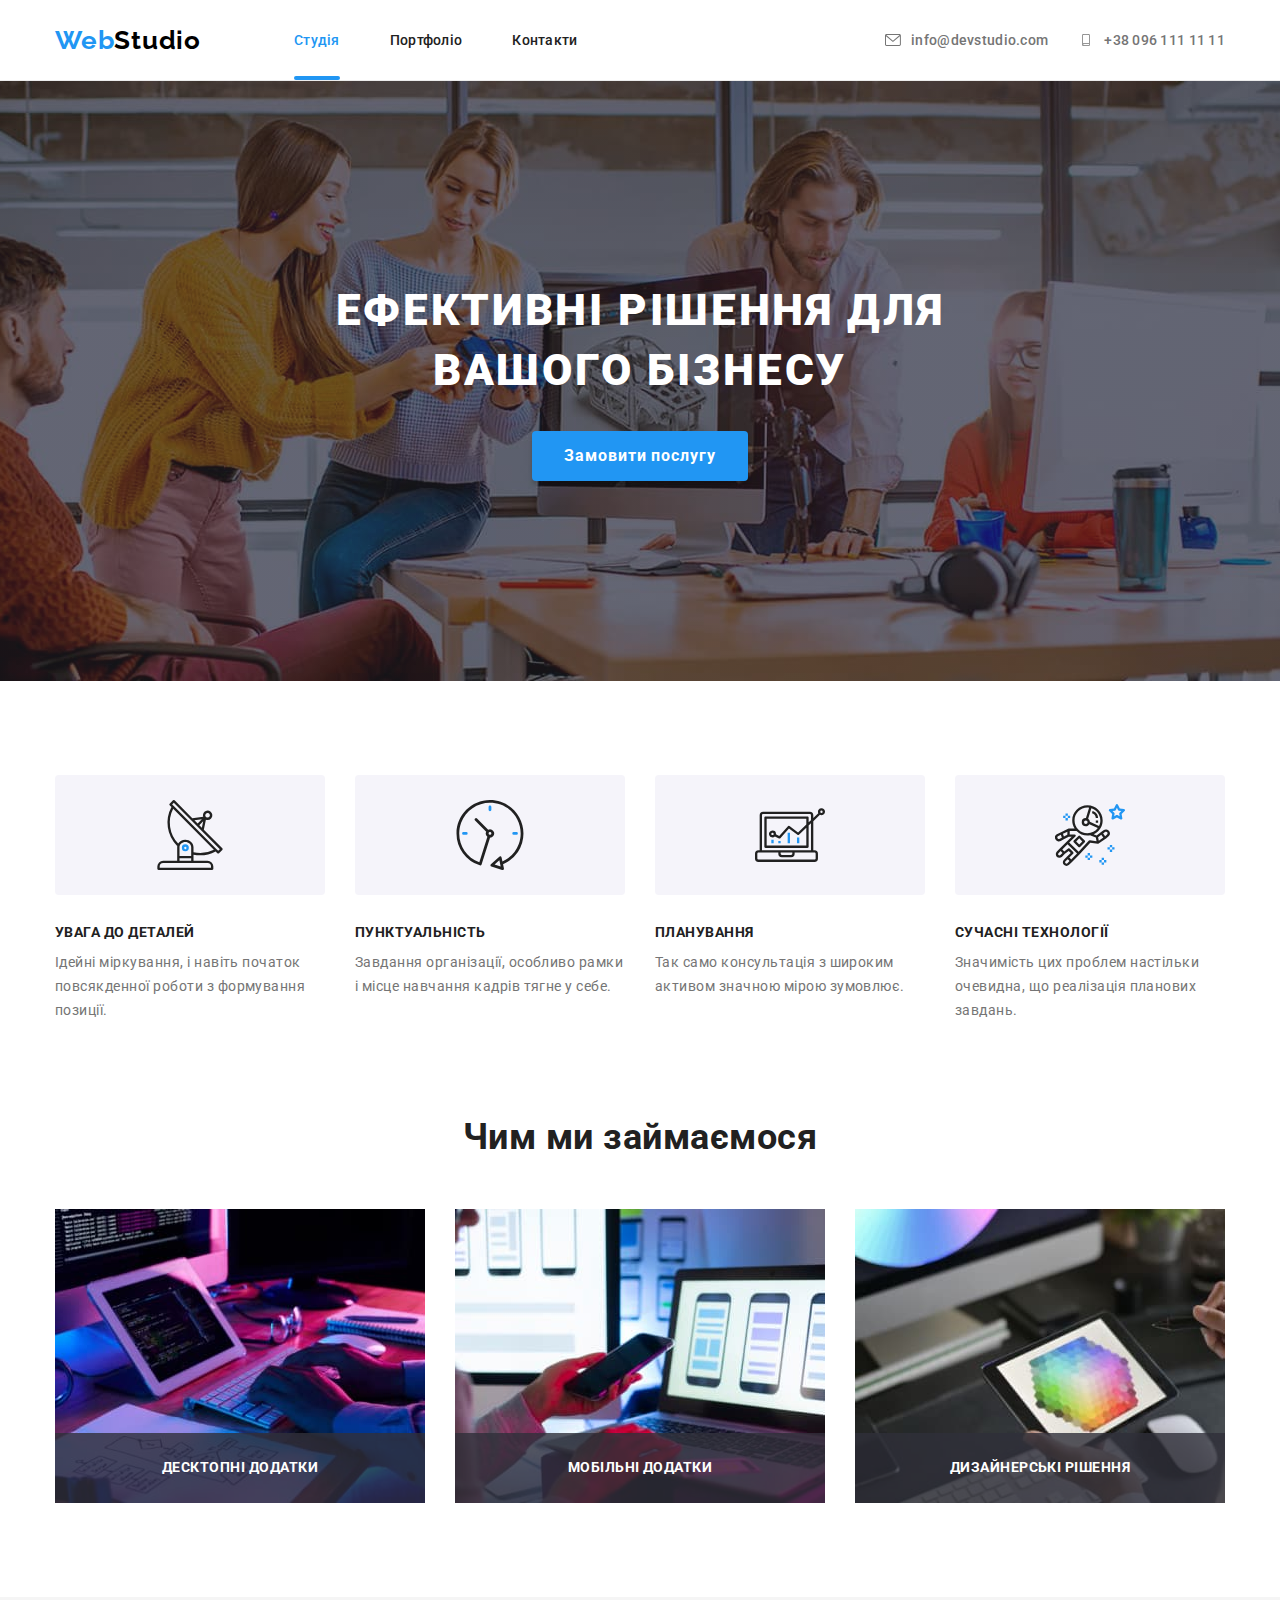
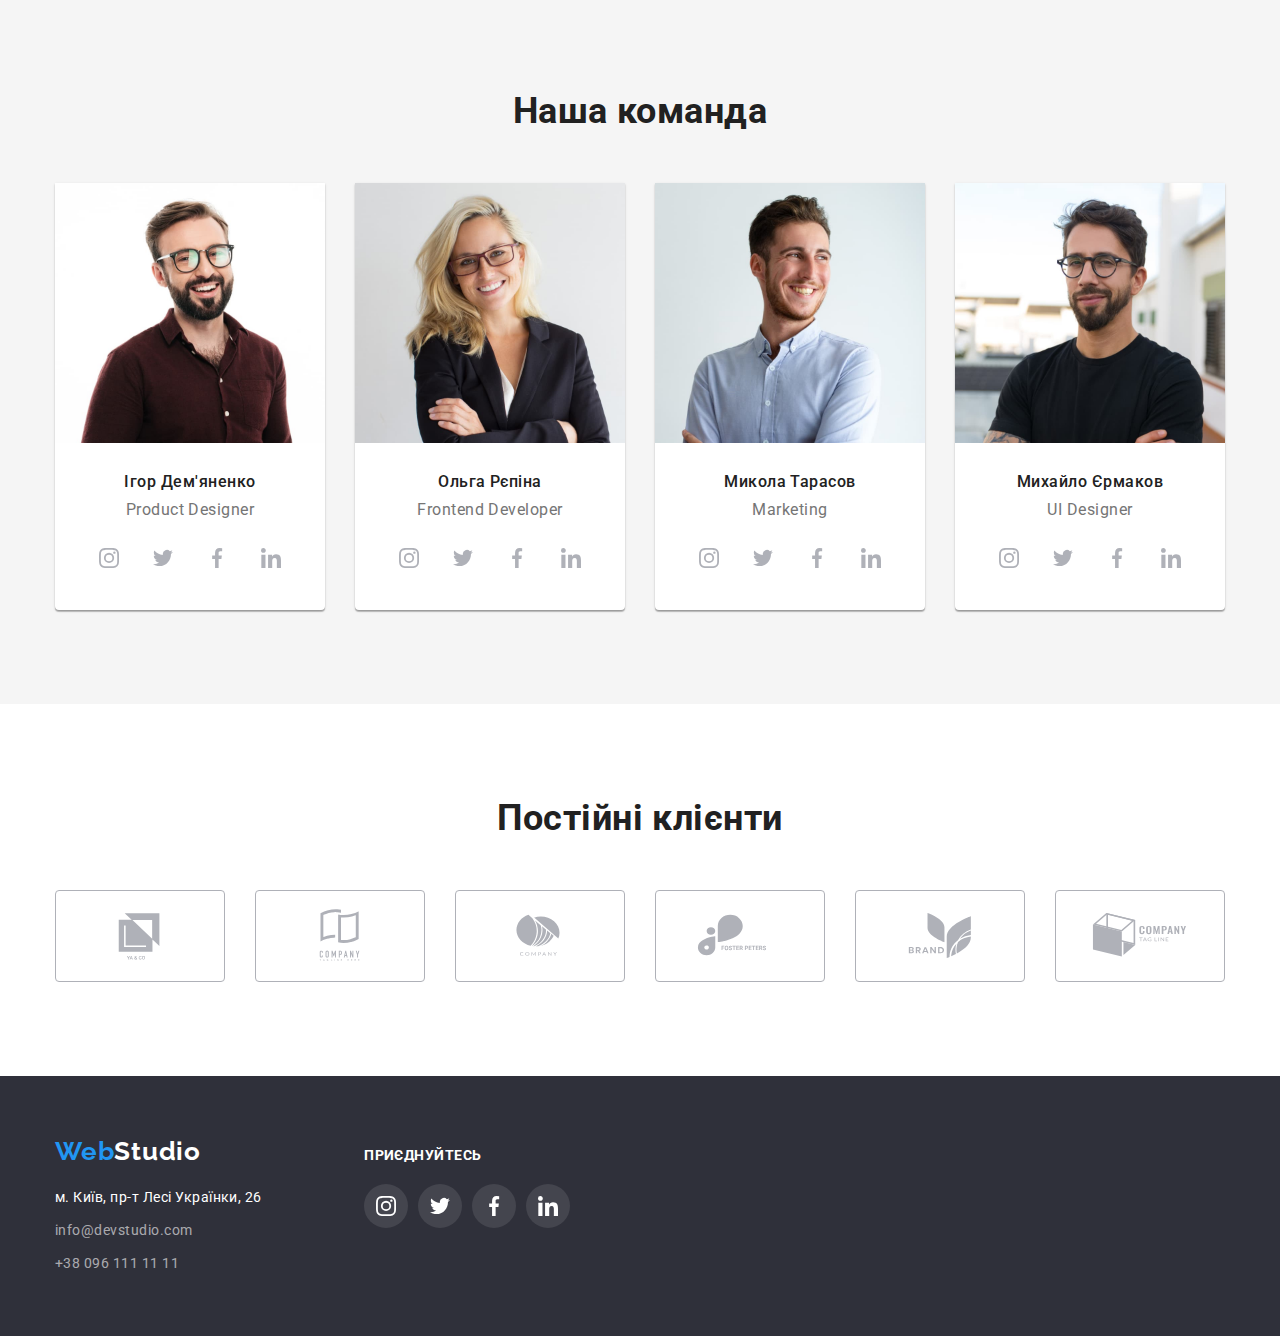
==== index.html @ 2c23c7a3 "Копіює файли попередньої роботи" ====
<!DOCTYPE html>
<html lang="uk-ua">
<head>
    <meta charset="UTF-8">
    <meta http-equiv="X-UA-Compatible" content="IE=edge">
    <meta name="viewport" content="width=device-width, initial-scale=1.0">
    <title>Студія</title>
    <!-- Підключаємо стилі -->
    <link rel="stylesheet" href="https://fonts.googleapis.com/css2?family=Raleway:wght@700&family=Roboto:wght@400;500;700;900&display=swap">
    <link rel="stylesheet" href="https://cdnjs.cloudflare.com/ajax/libs/modern-normalize/1.1.0/modern-normalize.min.css">
    <link rel="stylesheet" href="./css/styles.css">
</head>
<body>
   
<header class="headernav">
  <div class="container main-nav">
    <nav class="nav">
    <!-- Верхня лінія -->
    <!-- Лого -->
    <a href="./index.html" class="logo"><span>Web</span>Studio</a>
    <!-- Меню -->
    <ul class="nav">
      <li class="item"><a href="./index.html" class="site-nav--active">Студія</a></li>
      <li class="item"><a href="./portfolio.html" class="site-nav">Портфоліо</a></li>
      <li class="item"><a href="" class="site-nav">Контакти</a></li>
    </ul>
    </nav>
    <!-- Контакти -->
    <ul class="nav auth">
      <li class="item-contact">
        <a class="contact-nav" href="mailto:info@devstudio.com"><svg class="contact-icon" width="16" height="12">
            <use href="./images/icons.svg#envelope" ></use></svg>info@devstudio.com</a>
       </li>
        
      <li class="item-contact">
      <a class="contact-nav" href="tel:+380961111111"><svg class="contact-icon" width="16" height="12">
            <use href="./images/icons.svg#smartphone" ></use></svg>+38 096 111 11 11</a>
          </li>
    </ul>
  </div>
</header>

<main>

<!-- Шапка -->
  <section class="headerbar">
    <div class="container ">
      <h1 class="headerbar-titlle">Ефективні рішення для <br /> вашого бізнесу</h1>
      <button class="headerbar-btn" type="button" data-modal-open>Замовити послугу</button>
    </div>
  </section>

<!--Особливості--> 
  <section class="section">
    <h2 class="titlle-transparent">Особливості</h2>
    <div class="container">
      <ul class="feature">
        <!--Feature 1-->
        <li class="item icon-antena">
          <h3 class="feature-titlle">УВАГА ДО ДЕТАЛЕЙ</h3>
          <p class="feature-text">Ідейні міркування, і навіть початок повсякденної роботи з формування позиції.</p>
        </li>
        <!--Feature 2-->
        <li class="item icon-clock">
          <h3 class="feature-titlle">ПУНКТУАЛЬНІСТЬ</h3>
          <p class="feature-text">Завдання організації, особливо рамки і місце навчання кадрів тягне у себе.</p>
        </li>
        <!--Feature 3-->
        <li class="item icon-diagram">
          <h3 class="feature-titlle">ПЛАНУВАННЯ</h3>
          <p class="feature-text">Так само консультація з широким активом значною мірою зумовлює.</p>
        </li>
        <!--Feature 4-->
        <li class="item icon-astronaut">
          <h3 class="feature-titlle">СУЧАСНІ ТЕХНОЛОГІЇ</h3>
          <p class="feature-text">Значимість цих проблем настільки очевидна, що реалізація планових завдань.</p>
        </li>
      </ul>
    </div>
  </section> 

<!--Чим ми займаємося--> 
  <section class="section no-padding">
    <div class="container">
      <h2 class="h2-trend">Чим ми займаємося</h2>
      <ul class="trend">
        <!--box 1-->
        <li class="item-trend">
          <img src="./images/box-1.jpg" alt="Програмування" width="370" />
          <h3 class="groundwork">Десктопні додатки</h3>
        </li>
        <!--box 2-->
        <li class="item-trend">
          <img src="./images/box-2.jpg" alt="Розробка" width="370" />
          <h3 class="groundwork">Мобільні додатки</h3>
        </li>
        <!--box 3-->
        <li class="item-trend">
          <img src="./images/box-3.jpg" alt="Дизайн" width="370" />
          <h3 class="groundwork">Дизайнерські рішення</h3>
        </li>
      </ul>
    </div>
   </section>

<!-- Наша команда -->
<section class="section team">
  <div class="container">
    <h2 class="h2-team">Наша команда</h2>
    <!-- team -->
    <ul class="team">
      <!-- team card 1 -->
      <li class="item">
        <img src="./images/img-1.jpg" alt="Ігор Дем'яненко" width="270" />
        <div class="team-content">
          <h3 class="team-titlle">Ігор Дем'яненко</h3>
          <p lang="en" class="team-text">
            Product Designer
          </p>
          <ul class="social">
            <li>
              <a class="social-link" href="https://www.instagram.com/" target="_blank" rel="noopener noreferrer" aria-label="link to instagram">
              <svg class="social-icon" width="20" height="20"><use href="./images/icons.svg#instagram" ></use></svg>
              </a>
            </li>
            <li>
              <a class="social-link" href="https://twitter.com/" target="_blank" rel="noopener noreferrer" aria-label="link to twitter">
              <svg class="social-icon" width="20" height="20"><use href="./images/icons.svg#twitter" ></use></svg>
              </a>
            </li>
            <li>
              <a class="social-link" href="https://www.facebook.com/" target="_blank" rel="noopener noreferrer" aria-label="link to facebook">
              <svg class="social-icon" width="20" height="20"><use href="./images/icons.svg#facebook"></use></svg>
              </a>
            </li>
            <li>
              <a class="social-link" href="https://www.linkedin.com/" target="_blank" rel="noopener noreferrer" aria-label="link to linkedin">
              <svg class="social-icon" width="20" height="20"><use href="./images/icons.svg#linkedin"></use></svg>
              </a>
            </li>
          </ul>  
        </div>
      </li>
      <!-- team card 2 -->
      <li class="item">
        <img src="./images/img-2.jpg" alt="Ольга Рєпіна" width="270" />
        <div class="team-content">
          <h3 class="team-titlle">Ольга Рєпіна</h3>
          <p lang="en" class="team-text">
            Frontend Developer
          </p>
          <ul class="social">
            <li>
              <a class="social-link" href="https://www.instagram.com/" target="_blank" rel="noopener noreferrer" aria-label="link to instagram">
              <svg class="social-icon" width="20" height="20"><use href="./images/icons.svg#instagram" ></use></svg>
              </a>
            </li>
            <li>
              <a class="social-link" href="https://twitter.com/" target="_blank" rel="noopener noreferrer" aria-label="link to twitter">
              <svg class="social-icon" width="20" height="20"><use href="./images/icons.svg#twitter" ></use></svg>
              </a>
            </li>
            <li>
              <a class="social-link" href="https://www.facebook.com/" target="_blank" rel="noopener noreferrer" aria-label="link to facebook">
              <svg class="social-icon" width="20" height="20"><use href="./images/icons.svg#facebook"></use></svg>
              </a>
            </li>
            <li>
              <a class="social-link" href="https://www.linkedin.com/" target="_blank" rel="noopener noreferrer" aria-label="link to linkedin">
              <svg class="social-icon" width="20" height="20"><use href="./images/icons.svg#linkedin"></use></svg>
              </a>
            </li>
          </ul>     
        </div>
      </li>
      <!-- team card 3 -->
      <li class="item">
        <img src="./images/img-3.jpg" alt="Микола Тарасов" width="270" />
        <div class="team-content">
          <h3 class="team-titlle">Микола Тарасов</h3>
          <p lang="en" class="team-text">
            Marketing
          </p>
          <ul class="social">
            <li>
              <a class="social-link" href="https://www.instagram.com/" target="_blank" rel="noopener noreferrer" aria-label="link to instagram">
              <svg class="social-icon" width="20" height="20"><use href="./images/icons.svg#instagram" ></use></svg>
              </a>
            </li>
            <li>
              <a class="social-link" href="https://twitter.com/" target="_blank" rel="noopener noreferrer" aria-label="link to twitter">
              <svg class="social-icon" width="20" height="20"><use href="./images/icons.svg#twitter" ></use></svg>
              </a>
            </li>
            <li>
              <a class="social-link" href="https://www.facebook.com/" target="_blank" rel="noopener noreferrer" aria-label="link to facebook">
              <svg class="social-icon" width="20" height="20"><use href="./images/icons.svg#facebook"></use></svg>
              </a>
            </li>
            <li>
              <a class="social-link" href="https://www.linkedin.com/" target="_blank" rel="noopener noreferrer" aria-label="link to linkedin">
              <svg class="social-icon" width="20" height="20"><use href="./images/icons.svg#linkedin"></use></svg>
              </a>
            </li>
          </ul>
        </div>
      </li>  
      <!-- team card 4 -->
      <li class="item">
        <img src="./images/img-4.jpg" alt="Михайло Єрмаков" width="270" />
        <div class="team-content">
          <h3 class="team-titlle">Михайло Єрмаков</h3>
          <p lang="en" class="team-text">
            UI Designer
          </p>
        <ul class="social">
          <li>
            <a class="social-link" href="https://www.instagram.com/" target="_blank" rel="noopener noreferrer" aria-label="link to instagram">
              <svg class="social-icon" width="20" height="20"><use href="./images/icons.svg#instagram" ></use></svg>
            </a>
          </li>
          <li>
            <a class="social-link" href="https://twitter.com/" target="_blank" rel="noopener noreferrer" aria-label="link to twitter">
              <svg class="social-icon" width="20" height="20"><use href="./images/icons.svg#twitter" ></use></svg>
            </a>
          </li>
          <li>
            <a class="social-link" href="https://www.facebook.com/" target="_blank" rel="noopener noreferrer" aria-label="link to facebook">
              <svg class="social-icon" width="20" height="20"><use href="./images/icons.svg#facebook"></use></svg>
            </a>
          </li>
          <li>
            <a class="social-link" href="https://www.linkedin.com/" target="_blank" rel="noopener noreferrer" aria-label="link to linkedin">
              <svg class="social-icon" width="20" height="20"><use href="./images/icons.svg#linkedin"></use></svg>
            </a>
          </li>
        </ul> 
        </div>
      </li> 
    </ul>  
  </div>
</section>

<!-- Постійні клієнти -->

<section class="section">
  <div class="container">
    <h2 class="h2">Постійні клієнти</h2>
    <!-- Client -->
    <ul class="client">
      <!-- Client 1 -->
      <li class="test">
        <a class="client-link" href="" target="_blank" rel="noopener noreferrer">
          <svg class="client-icon" width="106" height="60">
            <use href="./images/icons.svg#logo1" ></use>
          </svg>
        </a>
      </li>
      <!-- Client 2 -->
      <li>
         <a class="client-link" href="" target="_blank" rel="noopener noreferrer">
          <svg class="client-icon" width="106" height="60">
            <use href="./images/icons.svg#logo2" ></use>
          </svg>
         </a>
      </li>
      <!-- Client 3 -->
      <li>
         <a class="client-link" href="" target="_blank" rel="noopener noreferrer">
          <svg class="client-icon" width="106" height="60">
            <use href="./images/icons.svg#logo3" ></use>
          </svg>
         </a>
      </li>
      <!-- Client 4 -->
      <li>
         <a class="client-link" href="" target="_blank" rel="noopener noreferrer">
          <svg class="client-icon" width="106" height="60">
            <use href="./images/icons.svg#logo4" ></use>
          </svg>
         </a>
      </li>
      <!-- Client 5 -->
      <li>
         <a class="client-link" href="" target="_blank" rel="noopener noreferrer">
          <svg class="client-icon" width="106" height="60">
            <use href="./images/icons.svg#logo5" ></use>
          </svg>
         </a>
      </li>
      <!-- Client 6 -->
      <li>
         <a class="client-link" href="" target="_blank" rel="noopener noreferrer">
          <svg class="client-icon" width="106" height="60">
            <use href="./images/icons.svg#logo6" ></use>
          </svg>
         </a>
      </li>
    </ul>
  </div>
</section>
</main>

<!--Підвал-->
<footer class="footer">
  <div class="container-footer">
    <div class="column">
    <!-- Лого -->
    <a href="./index.html" class="logo"><span>Web</span>Studio</a>
    <!-- Адреса -->
    <address class="footer-address">
      <a href="https://goo.gl/maps/QEQ5epvjVhX3P6UWA"
        target="_blank" rel="noopener noreferrer" class="footer-map">м. Київ, пр-т Лесі Українки, 26</a>
      <a href="mailto:info@devstudio.com" class="footer-contact">info@devstudio.com</a>
      <a href="tel:+380961111111" class="footer-contact">+38 096 111 11 11</a>
    </address>
    </div>
    <div class="column">
      <h2 class="h2-footer">приєднуйтесь</h2>
      <ul class="social-footer">
          <li>
            <a class="footer-link" href="https://www.instagram.com/" target="_blank" rel="noopener noreferrer" aria-label="link to instagram">
              <svg class="footer-icon" width="20" height="20"><use href="./images/icons.svg#instagram" ></use></svg>
            </a>
          </li>
          <li>
            <a class="footer-link" href="https://twitter.com/" target="_blank" rel="noopener noreferrer" aria-label="link to twitter">
              <svg class="footer-icon" width="20" height="20"><use href="./images/icons.svg#twitter" ></use></svg>
            </a>
          </li>
          <li>
            <a class="footer-link" href="https://www.facebook.com/" target="_blank" rel="noopener noreferrer" aria-label="link to facebook">
              <svg class="footer-icon" width="20" height="20"><use href="./images/icons.svg#facebook"></use></svg>
            </a>
          </li>
          <li>
            <a class="footer-link" href="https://www.linkedin.com/" target="_blank" rel="noopener noreferrer" aria-label="link to linkedin">
              <svg class="footer-icon" width="20" height="20"><use href="./images/icons.svg#linkedin"></use></svg>
            </a>
          </li>
        </ul>  
    </div>
  </div>
</footer>

<!--Модальне вікно-->
<div class="backdrop is-hidden" data-modal>
      <div class="modal">
        <div class="modal-close">
        <button class="modal-btn" data-modal-close>
          <svg class="close-icon" width="18" height="18"><use href="./images/icons.svg#close-black"></use></svg>
        </button>
        </div>
        <p>
        </p>
      </div>

<script src="./js/modal.js"></script>

</body>
</html>
---- css/styles.css ----
:root {
    --primery-text-color: #212121;
    --fundamental-text-color: #757575;
    --secondary-text-color: #000000;
    --sub-text-color: #FFFFFF;
    --accent-color: #2196F3;
    --primery-white-color: #F5F5F5;
    --secondary-white-color: #FFFFFF;
    --accent-white-color: #2F303A;
}
body {
    font-family: 'Roboto', sans-serif;
    letter-spacing: 0.03em;
    color: var(--primery-text-color);
    background-color: var(--secondary-white-color);
}
h1,
h2,
h3,
h4,
h5,
h6,
p {
		margin-top: 0;
		margin-bottom: 0;
}
ul {
		padding: 0;
		margin: 0;
		list-style: none;
}
a {
  text-decoration: none;
  color: inherit;
}
img {
  display: block;
  max-width: 100%;
  height: auto;
}
.container {
    margin-left: auto;
    margin-right: auto;
    width: 1200px;
		padding-left: 15px;
		padding-right: 15px;
    /* outline: 2px solid tomato; */
}
.section {
	  padding-top: 94px;
	  padding-bottom: 94px;
}
.section.no-padding {
	  padding-top: 0;
}
h2 {
		margin-bottom: 50px;
    font-size: 36px;
    line-height: 1.16;
    text-align: center;
}
.titlle-transparent {
    position: absolute;
    white-space: nowrap;
    width: 1px;
    height: 1px;
    overflow: hidden;
    border: 0;
    padding: 0;
    clip: rect(0 0 0 0);
    clip-path: inset(50%);
    margin: -1px;
}

/* Button */
[type=button] {
	margin: 0;
	padding: 0;
}
.btn {
		padding: 6px 22px;
    font-family: inherit;
    font-size: inherit;
    line-height: 1.62;
    font-weight: 500;
    color: inherit;
    background-color: var(--primery-white-color);
    border: none;
    border-radius: 4px;
    cursor: pointer;

    transition: color 250ms cubic-bezier(0.4, 0, 0.2, 1),
                background-color 250ms cubic-bezier(0.4, 0, 0.2, 1),
                box-shadow 250ms cubic-bezier(0.4, 0, 0.2, 1);
}
.btn:hover,
.btn:focus,
.btn:active {
    color: var(--secondary-white-color);
    background-color: var(--accent-color);
    box-shadow: 0px 3px 1px rgba(0, 0, 0, 0.1), 0px 1px 2px rgba(0, 0, 0, 0.08), 0px 2px 2px rgba(0, 0, 0, 0.12);
}
.btn.active {
	  padding: 6px 25px;
    color: var(--secondary-white-color);
    border: none;
    border-radius: 4px;
    background-color: var(--accent-color);
    box-shadow: 0px 3px 1px rgba(0, 0, 0, 0.1), 0px 1px 2px rgba(0, 0, 0, 0.08), 0px 2px 2px rgba(0, 0, 0, 0.12);
}

  /* Header */
.headernav {
    border-bottom: 1px solid #ECECEC;
  }
.main-nav {
		display: flex;
	}
.logo {
		margin-right: 93px;
    font-family: 'Raleway', sans-serif;
    font-weight: 700;
    font-size: 26px;
    line-height: 1.17;
		letter-spacing: 0.03em;
    text-decoration: none;
    color: var(--secondary-text-color);
}
.logo span {
    color: var(--accent-color);
}
.nav {
	  display: flex;
		align-items: center;
    font-weight: 500;
    font-size: 14px;
    line-height: 1.17;
    letter-spacing: 0.02em;
    list-style: none;
}
.nav.auth {
	  margin-left: auto;
}
.nav .item + .item {
	  margin-left: 50px;
}
.site-nav {
	  display: block;
		padding-top: 32px;
		padding-bottom: 32px;
    text-decoration: none;
    color: inherit;

    position: relative;

    transition: color 250ms cubic-bezier(0.4, 0, 0.2, 1);
}
.site-nav:hover,
.site-nav:focus,
.site-nav:active {
  color: var(--accent-color);
}
.site-nav::after {
  position: absolute;
  left: 0;
  bottom: 0;
  content: '';
  display: block;
  height: 4px;
  width: 100%;
  background-size: 100% 4px;
  background-repeat: no-repeat;
  background-image: url(../images/icon/hover.svg);


  opacity: 0;
  transform: scaleX(0);
  transition: transform 250ms cubic-bezier(0.4, 0, 0.2, 1),
    opacity 250ms cubic-bezier(0.4, 0, 0.2, 1);
}

.site-nav:hover::after,
.site-nav:focus::after {
  opacity: 1;
  transform: scaleX(1);
}

.site-nav--active {
    display: block;
    padding-top: 32px;
    padding-bottom: 32px;
    text-decoration: none;
    color: inherit;
    position: relative;
    color: var(--accent-color);
}
.site-nav--active::after {
  position: absolute;
  left: 0;
  bottom: 0;
  content: '';
  display: block;
  height: 4px;
  width: 100%;
  background-size: 100% 4px;
  background-repeat: no-repeat;
  background-image: url(../images/icon/hover.svg);
  opacity: 1;
}


.contact-nav {
    display: flex;
    justify-content: center;
    align-items: center;
    color: #757575;
    text-decoration: none;

    transition: color 250ms cubic-bezier(0.4, 0, 0.2, 1);
}
.contact-nav:hover,
.contact-nav:focus,
.contact-nav:active {
    color: var(--accent-color);
}
.contact-icon {
  margin-right: 10px;
  fill: currentColor;
}
.contact-icon:hover,
.contact-icon:focus,
.contact-icon:active {
  fill: currentColor;
}
.nav .item-contact+.item-contact {
  margin-left: 30px;
}

/* Main */
.headerbar {
    max-width: 1600px;
    height: 600px;
    margin-left: auto;
    margin-right: auto;
	  padding-top: 200px;
	  padding-bottom: 200px;
    text-align: center;
    background-color: var(--accent-white-color);
    background-image: linear-gradient(
      to right,
     rgba(47, 48, 58, 0.4),
     rgba(47, 48, 58, 0.4)
    ), 
    url(../images/headerimg.jpeg);
    background-repeat: no-repeat;
    background-position: center;
    background-size: cover;
}
.headerbar-titlle {
	  margin-bottom: 30px;
    font-weight: 900;
    font-size: 44px;
    line-height: 1.36;
    letter-spacing: 0.06em;
    text-transform: uppercase;
    color: var(--sub-text-color);
}
.headerbar-btn {
	  padding: 10px 32px;
    font-family: 'Roboto';
    font-weight: 700;
    font-size: inherit;
    line-height: 1.87;
    letter-spacing: 0.06em;
    color: var(--sub-text-color);
    background-color: var(--accent-color);
    box-shadow: 0px 4px 4px rgba(0, 0, 0, 0.15);
    border: none;
    border-radius: 4px;
    cursor: pointer;

    transition: background-color 250ms cubic-bezier(0.4, 0, 0.2, 1);
}
.headerbar-btn:hover,
.headerbar-btn:focus,
.headerbar-btn:active {
    background-color: #188CE8;
}

/* Feature */

.feature {
	  display: flex;
}
.feature .item {
		width: 270px;
}
.feature .item::before {
  margin-bottom: 30px;
  display: block;
  content: '';
  height: 120px;
  background-color: #F5F4FA;
  background-size: 70px 70px;
  background-repeat: no-repeat;
  background-position: center;
  border-radius: 4px;
}
.item.icon-antena::before {
  background-image: url(../images/icon/antenna.svg);
}
.item.icon-astronaut::before{
    background-image: url(../images/icon/astronaut.svg);
}
.item.icon-clock::before {
  background-image: url(../images/icon/clock.svg);
}
.item.icon-diagram::before {
  background-image: url(../images/icon/diagram.svg);
}
.feature .item + .item{
	margin-left: 30px;
}
.feature-titlle {
	  margin-bottom: 10px;
    font-size: 14px;
    line-height: 1.14;
    text-transform: uppercase;
}
.feature-text {
    font-size: 14px;
    line-height: 1.71;
    color: var(--fundamental-text-color);
}

/* Чим ми займаємося */

.trend {
	display: flex;
}
.trend .item-trend+.item-trend {
	margin-left: 30px;
}
.item-trend {
 position: relative;
}
.groundwork {
  position: absolute;
  bottom: 0;
  left: 0;
  background-color: rgba(47, 48, 58, 0.8);
  width: 100%;
  height: 70px;
  font-size: 14px;
  line-height: 1.14;
  text-align: center;
  color: #FFFFFF;
  text-transform: uppercase;
  padding-top: 27px;
  padding-bottom: 27px;
}

/* Team */
.section.team {
	background: var(--primery-white-color);
}
.team {
	  display: flex;
    text-align: center;
}
.team .item {
	  background: #FFFFFF;
		box-shadow: 0px 1px 3px rgba(0, 0, 0, 0.12), 0px 1px 1px rgba(0, 0, 0, 0.14), 0px 2px 1px rgba(0, 0, 0, 0.2);
		border-radius: 0px 0px 4px 4px;
}
.team .item+.item {
	margin-left: 30px;
}
.team-content {
	padding-top: 30px;
	padding-bottom: 30px;
	line-height: 1.17;
}
.team-titlle {
		font-size: 16px;
		margin-bottom: 10px;
    font-weight: 500;
}
.team-text {
	  font-size: 16px;
    color: var(--fundamental-text-color);
}
.social {
    margin-top: 16px;
    display: flex;
    justify-content:center;
}
.social > li + li {
    margin-left: 10px;  
}
.social-link {
    display: flex;
    justify-content: center;
    align-items: center;
    width: 44px;
    height: 44px;
    color: #AFB1B8;
    border-radius: 50%;

    transition: color 250ms cubic-bezier(0.4, 0, 0.2, 1),
                background-color 250ms cubic-bezier(0.4, 0, 0.2, 1);
}
.social-link:hover,
.social-link:focus {
    color: #fff;
    background-color: var(--accent-color);

}
.social-icon {
      fill: currentColor;
}

/* Client */
.client {
  display: flex;
}
.client > li+li {
  margin-left: 30px;
}
.client-link {
  display: flex;
  justify-content: center;
  align-items: center;
  width: 170px;
  height: 92px;
  color: #afb1b8;
  border: 1px solid #AFB1B8;
  border-radius: 4px;

  transition: color 250ms cubic-bezier(0.4, 0, 0.2, 1),
              border 250ms cubic-bezier(0.4, 0, 0.2, 1);
}

.client-link:hover,
.client-link:focus {
  color: #2196f3;
  border: 1px solid #2196f3;
}

.client-icon {
  fill: currentColor;
}

/* Project */
.project {
	display: flex;
	flex-wrap: wrap;
  gap: 30px;
}
.project-button {
	display: flex;
	justify-content: center;
	margin-bottom: 50px;
}
.project-button .item + .item {
  margin-left: 8px;
}
.project .item {
  width: calc((100% - 60px) / 3);
	  /* margin-right: 30px;
	  margin-bottom: 30px; */

  transition: box-shadow 250ms cubic-bezier(0.4, 0, 0.2, 1);
}
.project .item:hover{
  box-shadow: 0px 1px 1px rgba(0, 0, 0, 0.12), 0px 4px 4px rgba(0, 0, 0, 0.06), 1px 4px 6px rgba(0, 0, 0, 0.16);
}
/* .project .item:nth-child(3n) {
	  margin-right: 0;
}
.project .item:nth-last-child(-n+3) {
	margin-bottom: 0;
} */

.project-thumb:hover::before {
  opacity: 1;
}
.project-thumb {
  position: relative;
  overflow: hidden;
}
.project-overlay {
  position: absolute;
  top: 0;
  left: 0;
  width: 100%;
  height: 100%;
  background-color: rgba(33, 150, 243, 0.9);

  transform: translateY(100%);
  opacity: 0;
  transition: transform 250ms cubic-bezier(0.4, 0, 0.2, 1),
    opacity 250ms cubic-bezier(0.4, 0, 0.2, 1);
}

.item:hover .project-overlay {
  transform: translateY(0);
  opacity: 1;
}
.project-actions {
  position: absolute;
  display: flex;

  padding: 63px 24px;
  font-size: 18px;
  line-height: 1.56;
  color: #FFFFFF;

  opacity: 0;
  transition: opacity 250ms cubic-bezier(0.4, 0, 0.2, 1);
}

.item:hover .project-actions {
  opacity: 1;
}

.project-content {
	padding: 20px 24px;
	border: 1px solid #EEEEEE;
  border-top: none;
}
.project-titlle {
	  margin-bottom: 4px;
    font-size: 18px;
    line-height: 2;
    letter-spacing: 0.06em;
		text-align: inherit;
}
.project-text {
    font-size: 16px;
    line-height: 1.87;
    font-weight: 400;
    color: var(--fundamental-text-color);
}

/* Footer */
.footer {
	  padding: 60px 0;
    background-color: var(--accent-white-color);
}
.container-footer {
    display: flex;
    align-items: baseline;
    flex-direction: row;
    margin-left: auto;
    margin-right: auto;
    width: 1200px;
    padding-left: 15px;
    padding-right: 15px;
}
.column:first-child {
  margin-right: 70px;
}
.footer .logo {
    color: var(--sub-text-color);
}
.footer-address {
		margin-top: 20px;
    font-weight: 400;
    font-size: 14px;
    line-height: 1.71;
    font-style: normal;
}
.footer-contact {
	  display: block;
	  margin-top: 9px;
    text-decoration: none;
    color: rgba(255, 255, 255, 0.6);
}
.footer-map {
		display: block;
    text-decoration: none;
    color: var(--sub-text-color);

    transition: color 250ms cubic-bezier(0.4, 0, 0.2, 1);
}
.footer-contact:hover, .footer-map:hover,
.footer-contact:focus, .footer-map:focus {
    color: var(--accent-color);
}
.h2-footer {
    margin-bottom: 20px;
    font-size: 14px;
    line-height: 1.14;
    text-transform: uppercase;
    text-align: left;
    color: #fff;
}
.social-footer {
    display: flex;
    justify-content: center;
}
.social-footer>li+li {
    margin-left: 10px;
}
.footer-link {
  display: flex;
  justify-content: center;
  align-items: center;
  width: 44px;
  height: 44px;
  color: #fff;
  background-color: rgba(255, 255, 255, 0.1);
  border-radius: 50%;

  transition: color 250ms cubic-bezier(0.4, 0, 0.2, 1),
              background-color 250ms cubic-bezier(0.4, 0, 0.2, 1);
}

.footer-link:hover,
.footer-link:focus {
  color: #fff;
  background-color: var(--accent-color);
}

.footer-icon {
  fill: currentColor;
}
/* Modal */
.backdrop {
  position: fixed;
  top: 0;
  left: 0;
  width: 100%;
  height: 100%;
  background-color: rgba(0, 0, 0, 0.2);

  opacity: 1;
  
  transition: opacity 250ms cubic-bezier(0.4, 0, 0.2, 1);

}
.backdrop.is-hidden {
  opacity: 0;
  pointer-events: none;
}
.backdrop.is-hidden .modal {
  transform: translate(-50%, -50%) scale(1.1);
} 
.modal {
  position: absolute;
  top: 50%;
  left: 50%;
  transform: translate(-50%, -50%);
  width: 528px;
  height: 581px;
  padding: 8px;
  background-color: #FFFFFF;
  box-shadow: 0px 1px 3px rgba(0, 0, 0, 0.12), 0px 1px 1px rgba(0, 0, 0, 0.14), 0px 2px 1px rgba(0, 0, 0, 0.2);
  border-radius: 4px;

  transform: translate(-50%, -50%) scale(1);
  
  transition: transform 250ms cubic-bezier(0.4, 0, 0.2, 1);
}
.modal-close {
  display: flex;
  flex-direction: row-reverse;
}

.modal-btn {
  display: flex;
  justify-content: center;
  align-items: center;
  width: 30px;
  height: 30px;
  color: #000;
  background-color: #fff;
  border: 1px solid rgba(0, 0, 0, 0.1);
  border-radius: 50%;
}
.close-icon {
  fill: currentColor;
}

/*  скрываем заголовок
.visually-hidden {
  position: absolute;
  white-space: nowrap;
  width: 1px;
  height: 1px;
  overflow: hidden;
  border: 0;
  padding: 0;
  clip: rect(0 0 0 0);
  clip-path: inset(50%);
  margin: -1px;
} */
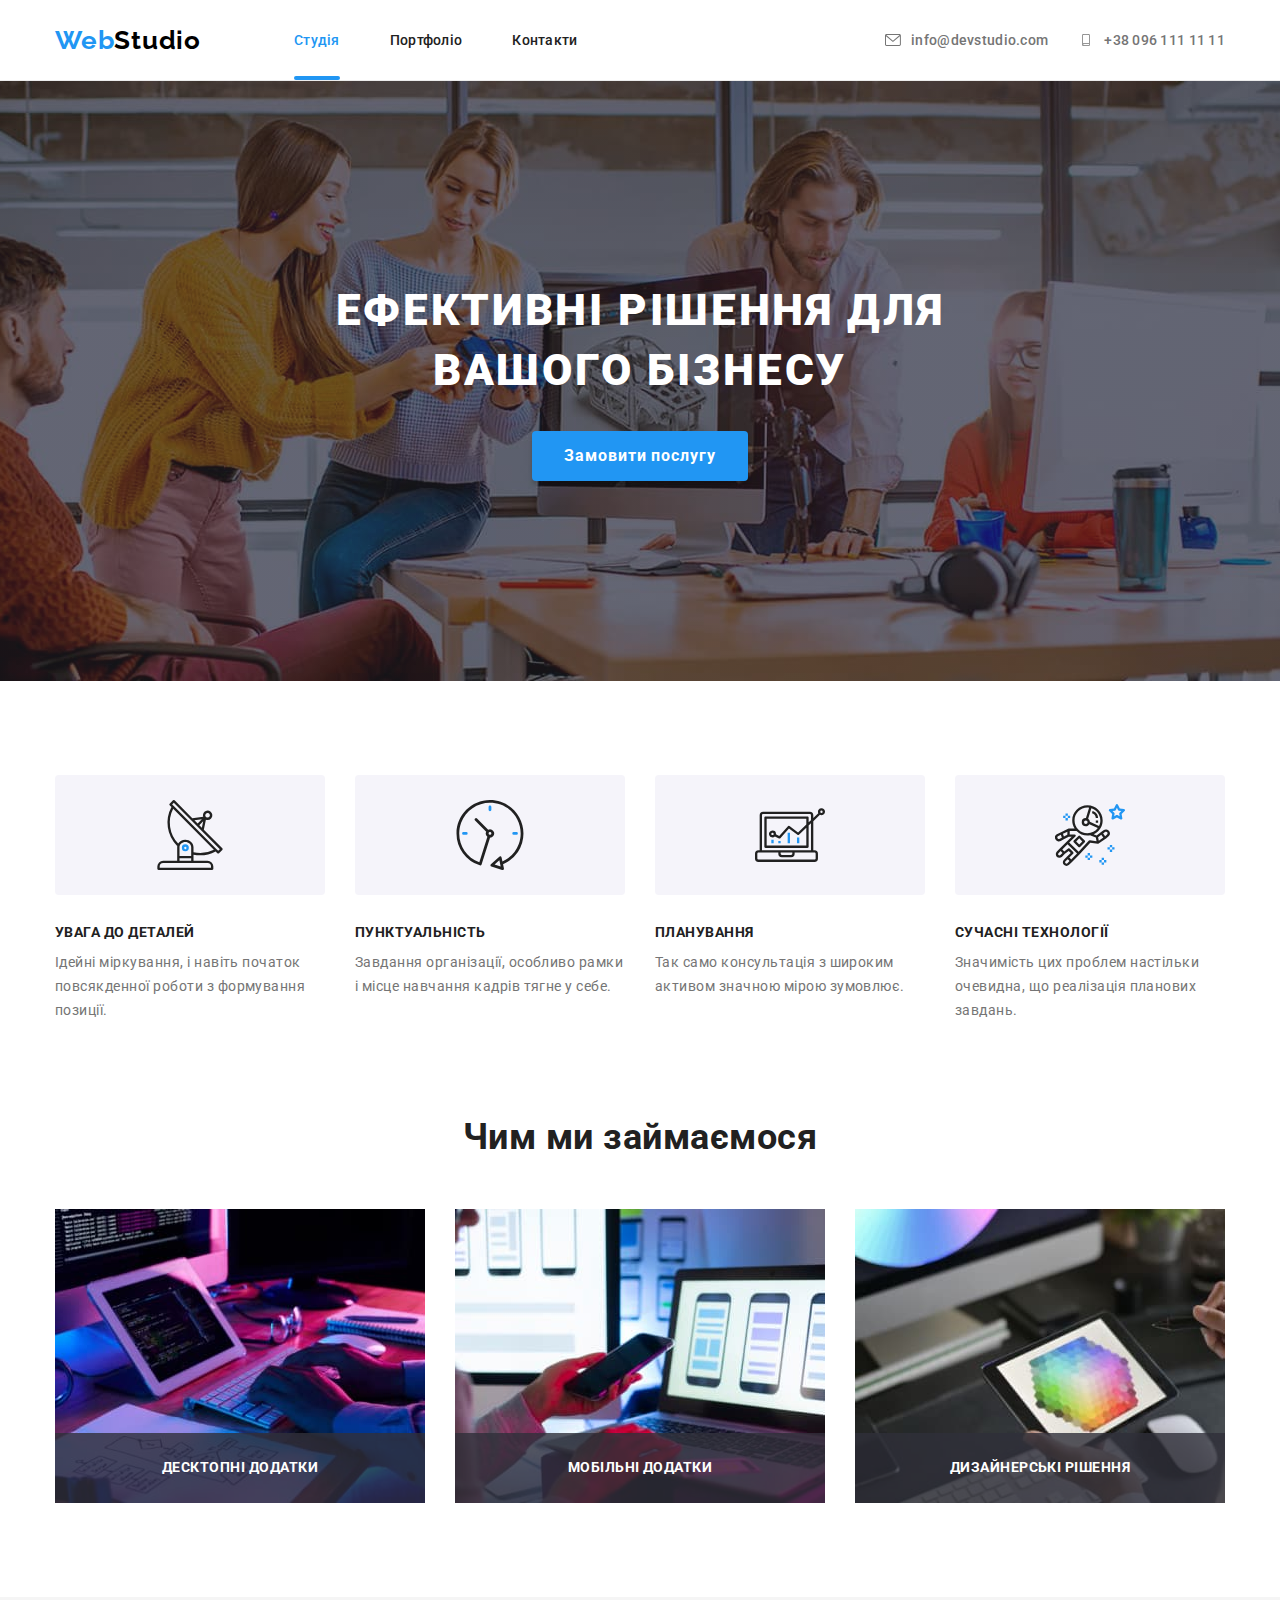
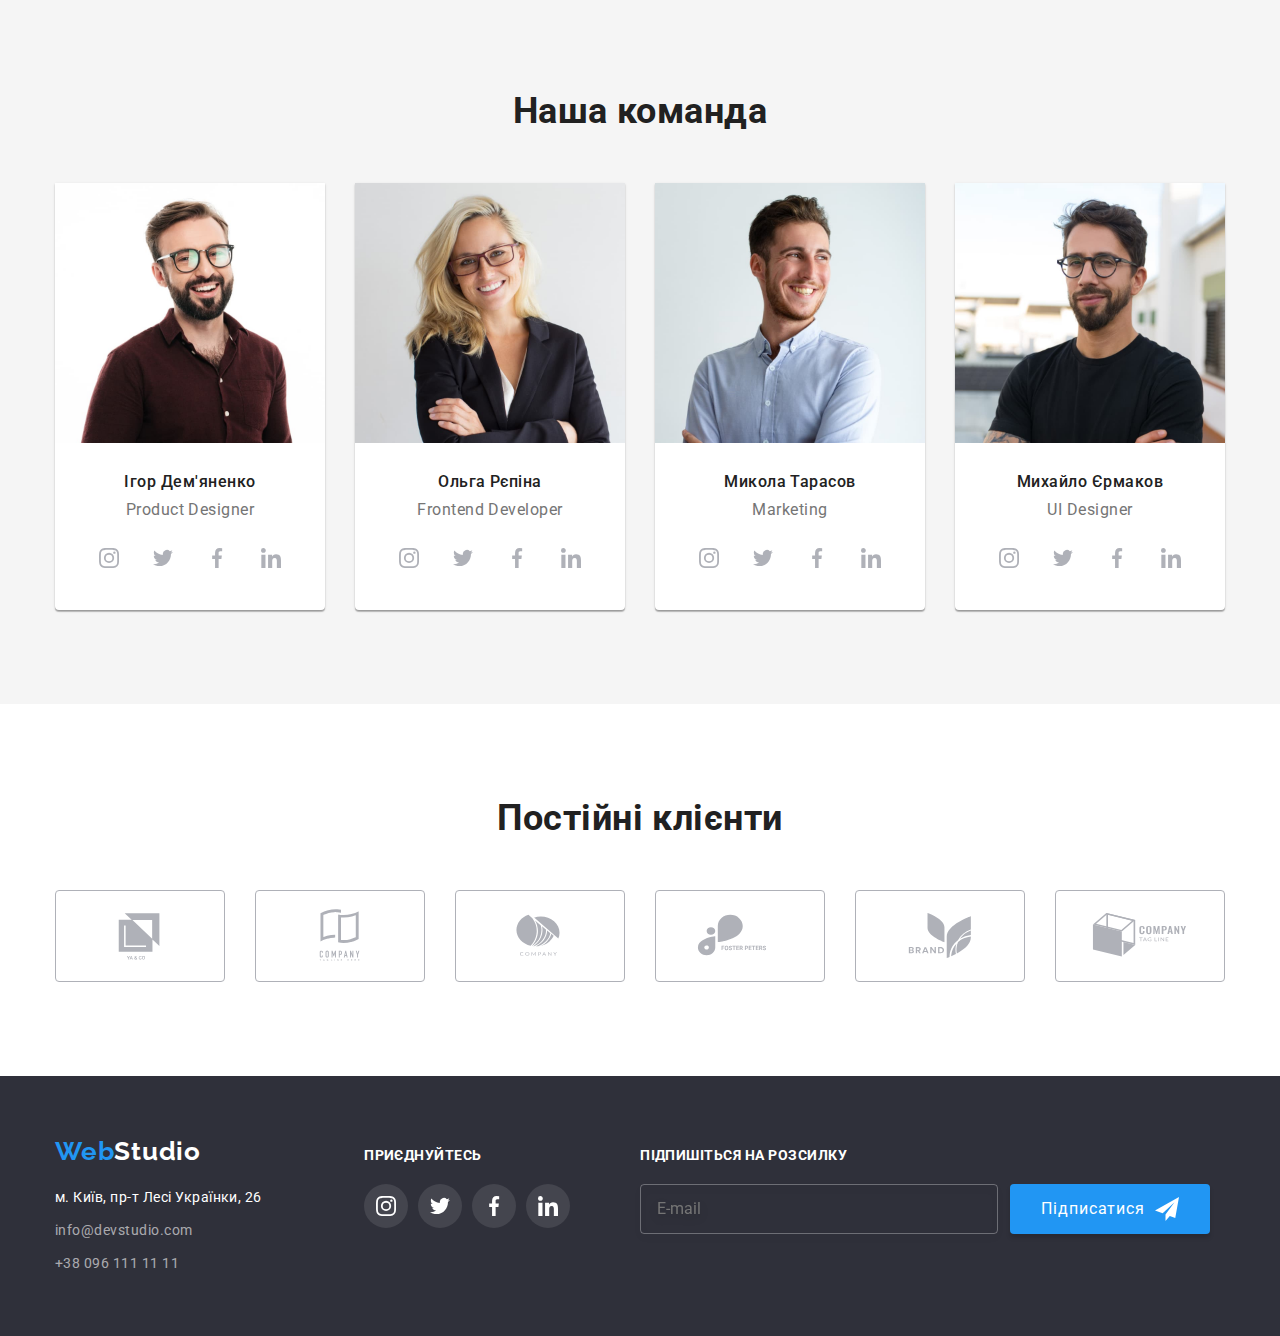
==== commit 01e05c20: "Додає розмітку і оформлення форм" ====
--- a/index.html
+++ b/index.html
@@ -340,19 +340,66 @@
           </li>
         </ul>  
     </div>
+     <div class="column">
+      <h2 class="h2-footer">Підпишіться на розсилку</h2>
+          <form class="footer-form" name="Підпишіться на розсилку" >
+            <input class="input-form" type="email" placeholder="E-mail" />
+            <button class="button-form" type="submit">Підписатися<svg class="send-icon" width="24" height="24">
+            <use href="./images/icons.svg#send"></use></svg></button>
+          </form>
+    </div>
   </div>
 </footer>
 
 <!--Модальне вікно-->
 <div class="backdrop is-hidden" data-modal>
       <div class="modal">
-        <div class="modal-close">
+        <div class="modal-group">
         <button class="modal-btn" data-modal-close>
           <svg class="close-icon" width="18" height="18"><use href="./images/icons.svg#close-black"></use></svg>
         </button>
+        <h1 class="modal-title">Залиште свої дані, ми вам передзвонимо</h1>
+            
+          
+      <form class="form js-speaker-form">
+      
+        <label class="form-field">
+          <span class="form-label">Ім'я</span>
+          <input class="form-input" type="text" name="name" placeholder="" autocomplete="name" />
+          <span class="form-icon"><svg class="icon-svg" width="18" height="18"><use href="./images/icons.svg#person"></use></svg></span>
+        </label>
+
+        <label class="form-field">
+          <span class="form-label">Телефон</span>
+          <input class="form-input" type="tel" name="tel" placeholder="" autocomplete="tel"/>
+          <span class="form-icon"><svg class="icon-svg" width="18" height="18"><use href="./images/icons.svg#phone"></use></svg></span>
+        </label>
+
+        <label class="form-field">
+          <span class="form-label">Пошта</span>
+          <input class="form-input" type="email" name="mail" placeholder="" autocomplete="email"/>
+          <span class="form-icon"><svg class="icon-svg" width="18" height="18"><use href="./images/icons.svg#email"></use></svg></span>
+        </label>
+
+        <label class="form-field">
+          <span class="form-label">Коментар</span>
+          <textarea class="comment" name="comment" rows="8" placeholder="Введіть текст"></textarea>
+        </label>
+
+        <label class="form-chec">
+          <input class="checkbox" type="checkbox" name="policy" />
+          <span class="icon"></span>
+          <label for="policy">Погоджуюся з розсилкою та приймаю <a class="agreement" href="">Умови договору</a></label>
+        </label>
+
+      <div class="form-btn"><button class="form-button" type="submit">Відправити</button></div>
+    </form>        
+  
+          
+
+
+
         </div>
-        <p>
-        </p>
       </div>
 
 <script src="./js/modal.js"></script>
--- a/css/styles.css
+++ b/css/styles.css
@@ -37,6 +37,20 @@
   display: block;
   max-width: 100%;
   height: auto;
+}
+input{
+  cursor: pointer;
+}
+input:focus,
+select:focus,
+textarea:focus {
+  cursor: pointer;
+}
+label {
+  cursor: pointer;
+}
+textarea {
+  cursor: pointer;
 }
 .container {
     margin-left: auto;
@@ -557,9 +571,7 @@
     width: 1200px;
     padding-left: 15px;
     padding-right: 15px;
-}
-.column:first-child {
-  margin-right: 70px;
+    gap: 70px;
 }
 .footer .logo {
     color: var(--sub-text-color);
@@ -626,6 +638,47 @@
 .footer-icon {
   fill: currentColor;
 }
+.footer-form {
+  display: inline-flex;
+  gap: 12px;
+}
+.input-form {
+  display: flex;
+  justify-content: center;
+  align-items: center;
+  width: 358px;
+  height: 50px;
+  padding-left: 16px;
+  line-height: 1.25;
+  color: rgba(255, 255, 255, 0.6);
+  background-color: transparent;
+  border: 1px solid rgba(255, 255, 255, 0.3);
+  filter: drop-shadow(0px 4px 4px rgba(0, 0, 0, 0.15));
+  border-radius: 4px;
+}
+.input-form input::placeholder {
+  color: rgba(255, 255, 255, 0.6);
+}
+
+.button-form {
+    display: flex;
+    justify-content: center;
+    align-items: center;
+    width: 200px;
+    height: 50px;
+    letter-spacing: 0.06em;
+    line-height: 1.88;
+    letter-spacing: 0.06em;
+    color: #FFFFFF;
+    background: var(--accent-color);
+    box-shadow: 0px 4px 4px rgba(0, 0, 0, 0.15);
+    border-radius: 4px;
+    border: none;
+}
+.send-icon {
+    margin-left: 10px;
+} 
+
 /* Modal */
 .backdrop {
   position: fixed;
@@ -634,11 +687,8 @@
   width: 100%;
   height: 100%;
   background-color: rgba(0, 0, 0, 0.2);
-
   opacity: 1;
-  
   transition: opacity 250ms cubic-bezier(0.4, 0, 0.2, 1);
-
 }
 .backdrop.is-hidden {
   opacity: 0;
@@ -654,21 +704,17 @@
   transform: translate(-50%, -50%);
   width: 528px;
   height: 581px;
-  padding: 8px;
   background-color: #FFFFFF;
   box-shadow: 0px 1px 3px rgba(0, 0, 0, 0.12), 0px 1px 1px rgba(0, 0, 0, 0.14), 0px 2px 1px rgba(0, 0, 0, 0.2);
   border-radius: 4px;
-
   transform: translate(-50%, -50%) scale(1);
-  
   transition: transform 250ms cubic-bezier(0.4, 0, 0.2, 1);
 }
-.modal-close {
-  display: flex;
-  flex-direction: row-reverse;
-}
 
 .modal-btn {
+  position: absolute;
+  top: 8px;
+  right: 8px;
   display: flex;
   justify-content: center;
   align-items: center;
@@ -678,10 +724,167 @@
   background-color: #fff;
   border: 1px solid rgba(0, 0, 0, 0.1);
   border-radius: 50%;
+  cursor: pointer;
+  transition: color 250ms cubic-bezier(0.4, 0, 0.2, 1),
+      border 250ms cubic-bezier(0.4, 0, 0.2, 1);
+}
+.modal-btn:hover {
+  color: var(--accent-color);
+}
+.modal-btn:focus {
+  color: var(--accent-color);
+  border: 1px solid #2196F3;
+  outline: none;
 }
 .close-icon {
   fill: currentColor;
 }
+.close-icon:hover,
+.close-icon:focus{
+  fill: currentColor;
+}
+
+ /* Форма */
+.modal-group {
+  padding: 40px;
+}
+.modal-title {
+  margin-bottom: 12px;
+  font-size: 20px;
+  line-height: 1.15;
+  text-align: center;
+  color: var(--primery-text-color);
+}
+.form {
+  width: 448px;
+  margin-left: auto;
+  margin-right: auto;
+}
+
+.form-field {
+  position: relative;
+  display: flex;
+  flex-direction: column;
+  margin-bottom: 10px;
+}
+.form-label {
+  margin-bottom: 4px;
+  font-size: 12px;
+  line-height: 1.16;
+  letter-spacing: 0.01em;
+  color: var(--fundamental-text-color);
+}
+.form-input {
+  padding: 11px 12px 11px 42px;
+  font-size: 12px;
+  line-height: 1.16;
+  letter-spacing: 0.01em;
+  border: 1px solid rgba(33, 33, 33, 0.2);
+  border-radius: 4px;
+  transition: border 250ms cubic-bezier(0.4, 0, 0.2, 1);
+}
+.form-field textarea::placeholder {
+  color: rgba(117, 117, 117, 0.5);
+}
+.comment {
+  padding: 12px 16px;
+  font-size: 12px;
+  line-height: 1.16;
+  letter-spacing: 0.01em;
+  border: 1px solid rgba(33, 33, 33, 0.2);
+  border-radius: 4px;
+  resize: none;
+  transition: border 250ms cubic-bezier(0.4, 0, 0.2, 1);
+}
+.form-chec {
+  display: flex;
+  padding: 10px 11px 30px 12px;
+  align-items: center;
+}
+.form-chec label {
+  font-size: 14px;
+  line-height: 1.71;
+  letter-spacing: 0.03em;
+  color: var(--fundamental-text-color);
+}
+.checkbox {
+  position: absolute;
+  width: 1px;
+  height: 1px;
+  margin: -1px;
+  border: 0;
+  padding: 0;
+  clip: rect(0 0 0 0);
+  overflow: hidden;
+}
+.icon {
+  display: inline-block;
+  width: 16px;
+  height: 15px;
+  margin-right: 8px;
+  border: 2px solid var(--primery-text-color); 
+  border-radius: 4px;
+  transition: transform 250ms cubic-bezier(0.4, 0, 0.2, 1);
+}
+.checkbox:checked + .icon {
+  transform: scale(1.2);
+  border-color: transparent;
+  background-color: var(--accent-color);
+  background-image: url(../images/icon/check.svg);
+  background-size: contain;
+  background-origin: border-box;
+}
+.agreement {
+  color: #2196F3;
+  text-decoration-line: underline;
+}
+.form-button {
+  font-family: 'Roboto';
+  font-style: normal;
+  font-weight: 700;
+  font-size: 16px;
+  line-height: 1.88;
+  letter-spacing: 0.06em;
+  width: 200px;
+  height: 50px;
+  color: #FFFFFF;
+  background: var(--accent-color);
+  box-shadow: 0px 4px 4px rgba(0, 0, 0, 0.15);
+  border-radius: 4px;
+  border: none;
+  cursor: pointer;
+  transition: background-color 250ms cubic-bezier(0.4, 0, 0.2, 1),
+    border 250ms cubic-bezier(0.4, 0, 0.2, 1);
+}
+.form-button:hover,
+.form-button:focus {
+  background-color: #188CE8;
+  border: 1px solid #2196F3;
+  outline: none;
+}
+.form-btn {
+  text-align: center;
+}
+.form-icon {
+  position: absolute;
+  top: 50%;
+  left: 12px;
+  display: inline-block;
+  color: var(--primery-text-color);
+  transition: color 250ms cubic-bezier(0.4, 0, 0.2, 1);
+}
+.icon-svg {
+  fill: currentColor;
+}
+.form-field:focus-within>.form-input,
+.form-field:focus-within>.comment {
+  border: 1px solid #2196F3;
+  outline: none;
+}
+.form-field:focus-within>.form-icon {
+  color: var(--accent-color);
+}
+
 
 /*  скрываем заголовок
 .visually-hidden {
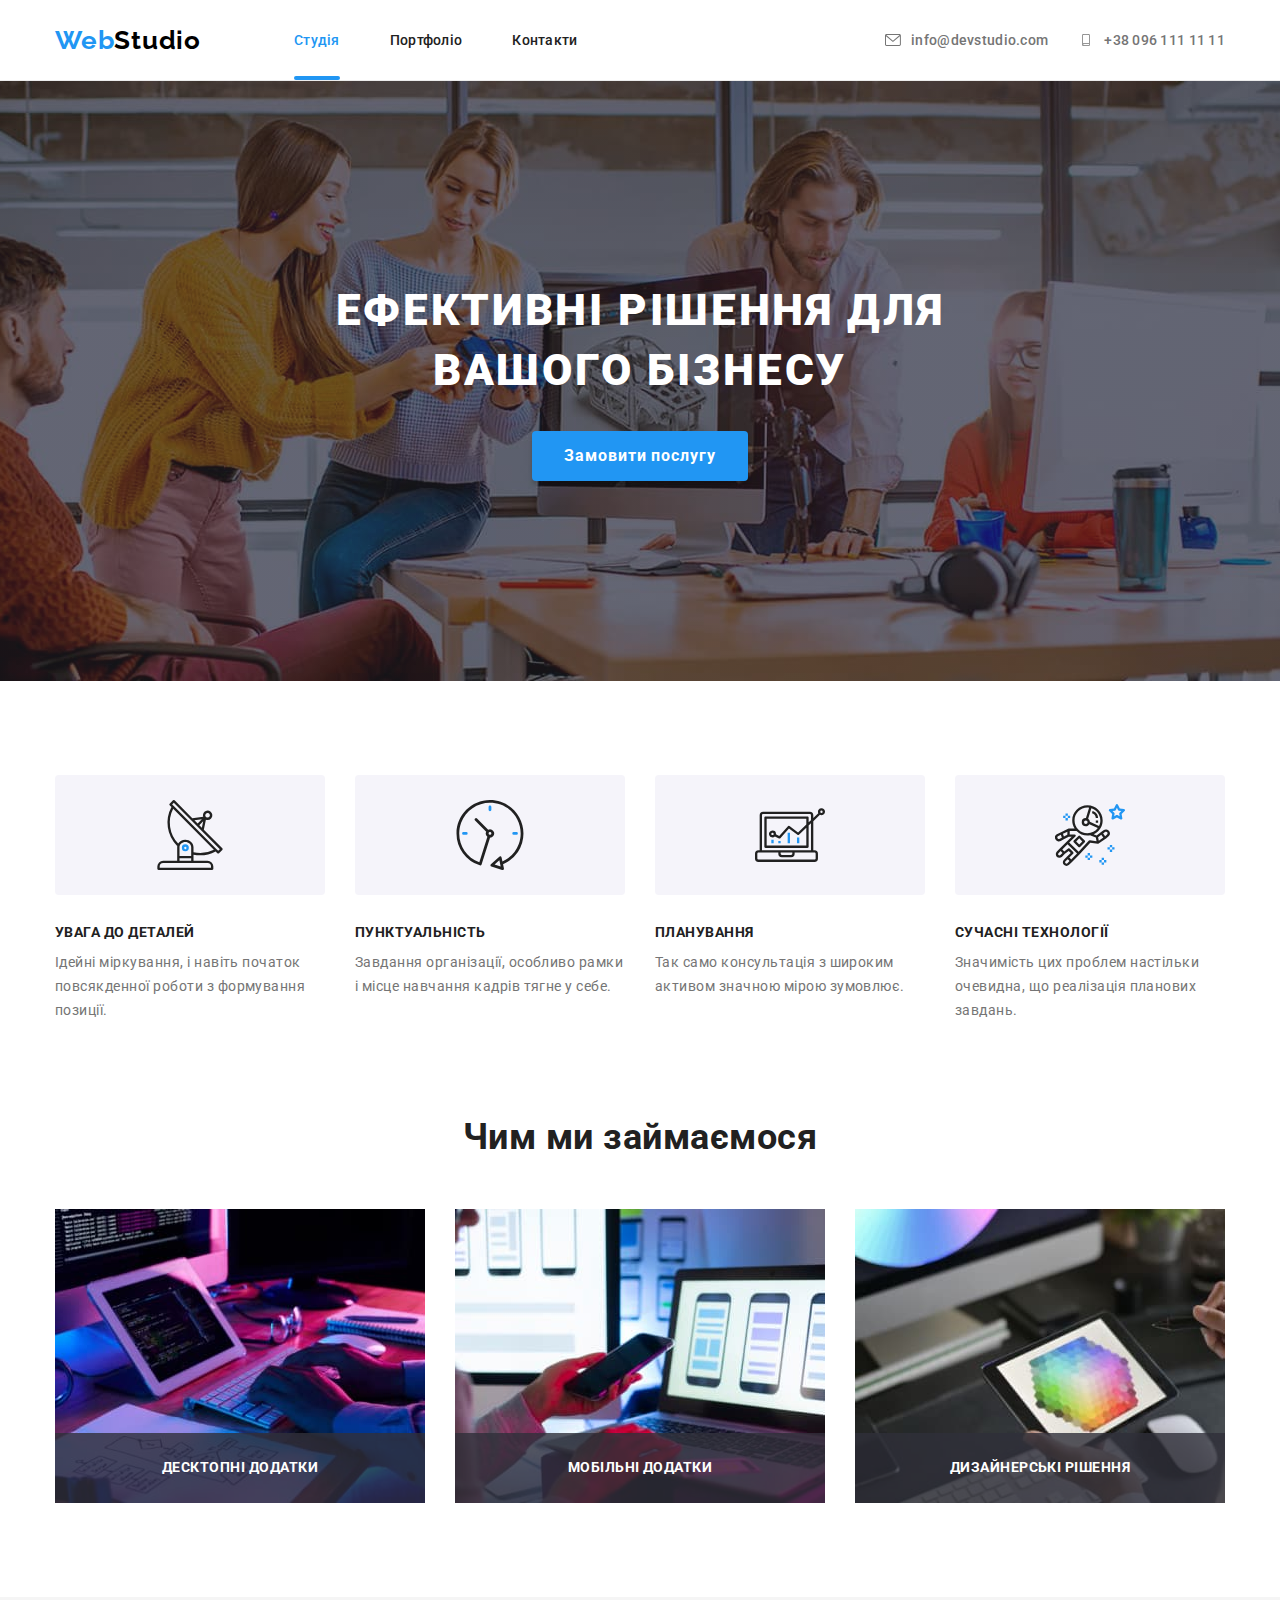
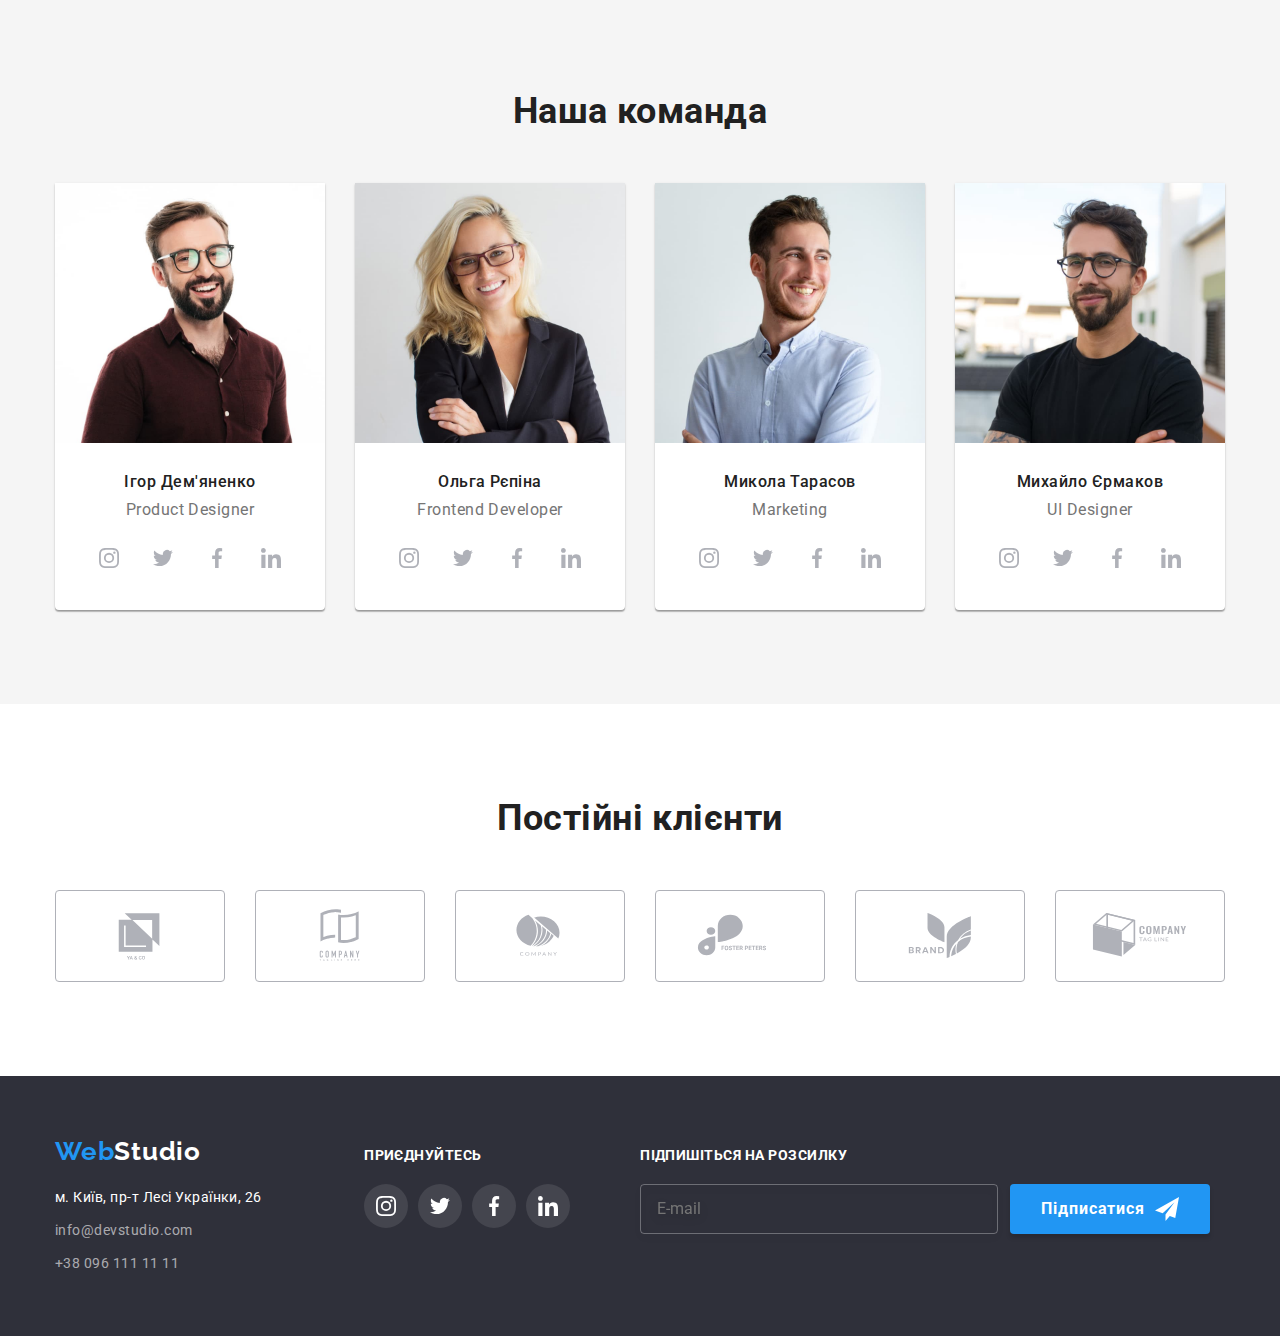
==== commit 8653d690: "Виправляє помилки" ====
--- a/index.html
+++ b/index.html
@@ -353,54 +353,58 @@
 
 <!--Модальне вікно-->
 <div class="backdrop is-hidden" data-modal>
-      <div class="modal">
+    <div class="modal">
         <div class="modal-group">
-        <button class="modal-btn" data-modal-close>
-          <svg class="close-icon" width="18" height="18"><use href="./images/icons.svg#close-black"></use></svg>
-        </button>
-        <h1 class="modal-title">Залиште свої дані, ми вам передзвонимо</h1>
+            <button class="modal-btn" data-modal-close>
+                <svg class="close-icon" width="18" height="18"><use href="./images/icons.svg#close-black"></use></svg>
+            </button>
+            <h2 class="modal-title">Залиште свої дані, ми вам передзвонимо</h2>
             
           
-      <form class="form js-speaker-form">
+            <form class="form js-speaker-form">
       
-        <label class="form-field">
-          <span class="form-label">Ім'я</span>
-          <input class="form-input" type="text" name="name" placeholder="" autocomplete="name" />
-          <span class="form-icon"><svg class="icon-svg" width="18" height="18"><use href="./images/icons.svg#person"></use></svg></span>
-        </label>
-
-        <label class="form-field">
-          <span class="form-label">Телефон</span>
-          <input class="form-input" type="tel" name="tel" placeholder="" autocomplete="tel"/>
-          <span class="form-icon"><svg class="icon-svg" width="18" height="18"><use href="./images/icons.svg#phone"></use></svg></span>
-        </label>
-
-        <label class="form-field">
-          <span class="form-label">Пошта</span>
-          <input class="form-input" type="email" name="mail" placeholder="" autocomplete="email"/>
-          <span class="form-icon"><svg class="icon-svg" width="18" height="18"><use href="./images/icons.svg#email"></use></svg></span>
-        </label>
-
-        <label class="form-field">
-          <span class="form-label">Коментар</span>
-          <textarea class="comment" name="comment" rows="8" placeholder="Введіть текст"></textarea>
-        </label>
-
-        <label class="form-chec">
-          <input class="checkbox" type="checkbox" name="policy" />
-          <span class="icon"></span>
-          <label for="policy">Погоджуюся з розсилкою та приймаю <a class="agreement" href="">Умови договору</a></label>
-        </label>
-
-      <div class="form-btn"><button class="form-button" type="submit">Відправити</button></div>
-    </form>        
-  
-          
-
-
-
-        </div>
-      </div>
+                <label class="form-field">
+                    <span class="form-label">Ім'я</span>
+                    <span class="form-set">
+                        <input class="form-input" type="text" name="name" placeholder="" autocomplete="name" />
+                        <span class="form-icon"><svg class="icon-svg" width="18" height="18"><use href="./images/icons.svg#person"></use></svg></span>
+                    </span>
+                </label>
+
+                <label class="form-field">
+                    <span class="form-label">Телефон</span>
+                    <span class="form-set">
+                        <input class="form-input" type="tel" name="tel" placeholder="" autocomplete="tel"/>
+                        <span class="form-icon"><svg class="icon-svg" width="18" height="18"><use href="./images/icons.svg#phone"></use></svg></span>
+                    </span>
+                </label>
+
+                <label class="form-field">
+                    <span class="form-label">Пошта</span>
+                    <span class="form-set">
+                        <input class="form-input" type="email" name="mail" placeholder="" autocomplete="email"/>
+                        <span class="form-icon"><svg class="icon-svg" width="18" height="18"><use href="./images/icons.svg#email"></use></svg></span>
+                    </span>
+                </label>
+
+                <label class="form-field">
+                    <span class="form-label">Коментар</span>
+                    <textarea class="comment" name="comment" rows="7" placeholder="Введіть текст"></textarea>
+                </label>
+
+                <label class="form-chec">
+                    <span class="chec-set">
+                        <input class="checkbox" type="checkbox" name="policy" />
+                        <span class="icon"></span>
+                        <span class="form-text">Погоджуюся з розсилкою та приймаю <a class="policy" href="">Умови договору</a></span>
+                    </span>
+                </label>
+
+                <div class="form-btn"><button class="form-button" type="submit">Відправити</button></div>
+            </form> 
+        </div>      
+    </div>
+</div>
 
 <script src="./js/modal.js"></script>
 
--- a/css/styles.css
+++ b/css/styles.css
@@ -668,6 +668,7 @@
     height: 50px;
     letter-spacing: 0.06em;
     line-height: 1.88;
+    font-weight: 700;
     letter-spacing: 0.06em;
     color: #FFFFFF;
     background: var(--accent-color);
@@ -703,7 +704,7 @@
   left: 50%;
   transform: translate(-50%, -50%);
   width: 528px;
-  height: 581px;
+  height: auto;
   background-color: #FFFFFF;
   box-shadow: 0px 1px 3px rgba(0, 0, 0, 0.12), 0px 1px 1px rgba(0, 0, 0, 0.14), 0px 2px 1px rgba(0, 0, 0, 0.2);
   border-radius: 4px;
@@ -762,7 +763,6 @@
 }
 
 .form-field {
-  position: relative;
   display: flex;
   flex-direction: column;
   margin-bottom: 10px;
@@ -775,6 +775,8 @@
   color: var(--fundamental-text-color);
 }
 .form-input {
+  height: 40px;
+  width: 100%;
   padding: 11px 12px 11px 42px;
   font-size: 12px;
   line-height: 1.16;
@@ -783,8 +785,14 @@
   border-radius: 4px;
   transition: border 250ms cubic-bezier(0.4, 0, 0.2, 1);
 }
+.form-input:focus {
+  outline: none;
+}
 .form-field textarea::placeholder {
   color: rgba(117, 117, 117, 0.5);
+}
+.form-set {
+  position: relative;
 }
 .comment {
   padding: 12px 16px;
@@ -797,15 +805,20 @@
   transition: border 250ms cubic-bezier(0.4, 0, 0.2, 1);
 }
 .form-chec {
+  padding: 10px 11px 30px 12px;
+}
+.chec-set {
   display: flex;
-  padding: 10px 11px 30px 12px;
   align-items: center;
-}
-.form-chec label {
+  justify-content: center;
   font-size: 14px;
   line-height: 1.71;
   letter-spacing: 0.03em;
   color: var(--fundamental-text-color);
+}
+.policy {
+  color: var(--accent-color);
+  text-decoration-line: underline;
 }
 .checkbox {
   position: absolute;
@@ -833,10 +846,6 @@
   background-image: url(../images/icon/check.svg);
   background-size: contain;
   background-origin: border-box;
-}
-.agreement {
-  color: #2196F3;
-  text-decoration-line: underline;
 }
 .form-button {
   font-family: 'Roboto';
@@ -854,12 +863,12 @@
   border: none;
   cursor: pointer;
   transition: background-color 250ms cubic-bezier(0.4, 0, 0.2, 1),
-    border 250ms cubic-bezier(0.4, 0, 0.2, 1);
+    border-color 250ms cubic-bezier(0.4, 0, 0.2, 1);
 }
 .form-button:hover,
 .form-button:focus {
   background-color: #188CE8;
-  border: 1px solid #2196F3;
+  border-color: var(--accent-color);
   outline: none;
 }
 .form-btn {
@@ -875,10 +884,14 @@
 }
 .icon-svg {
   fill: currentColor;
-}
-.form-field:focus-within>.form-input,
+  transform: translateY(-50%);
+}
+.chec-set:focus-within>.icon,
+.policy:focus,
+.form-field:focus-within>.form-set,
 .form-field:focus-within>.comment {
   border: 1px solid #2196F3;
+  border-radius: 4px;
   outline: none;
 }
 .form-field:focus-within>.form-icon {
